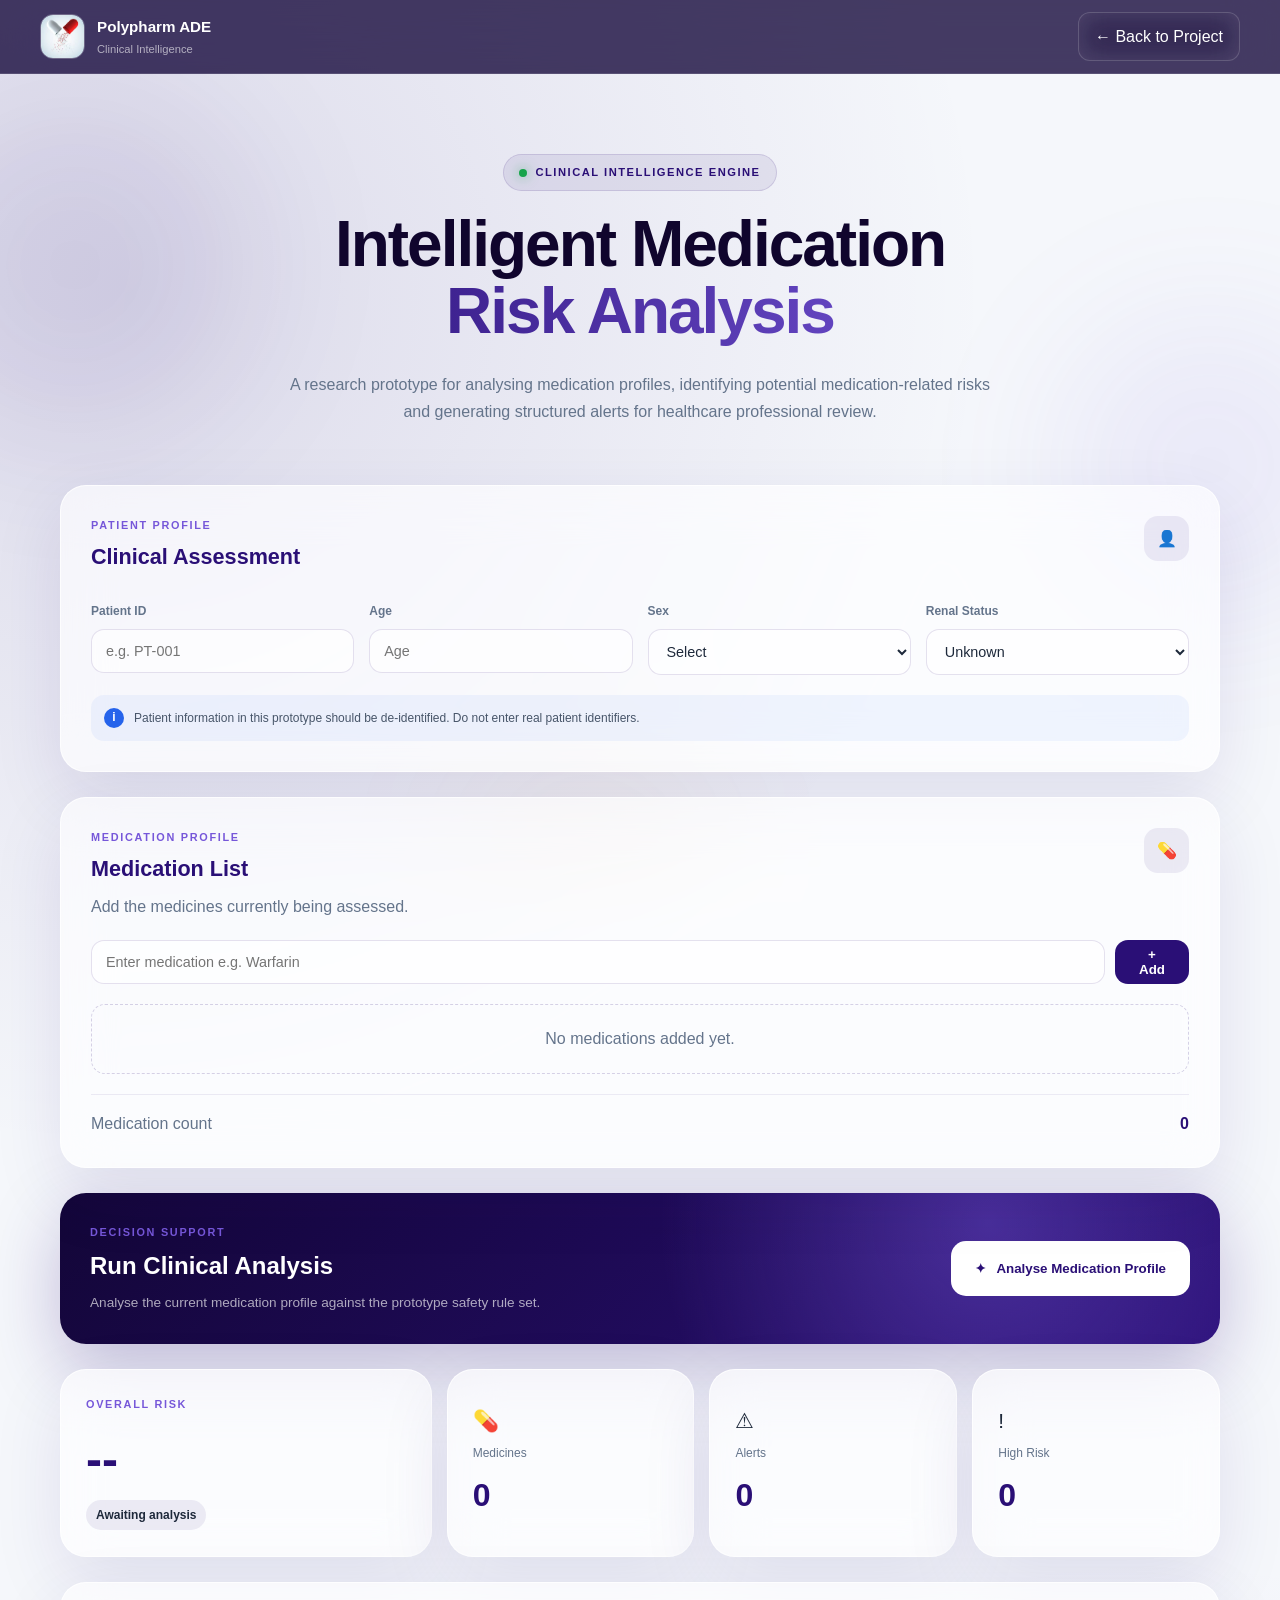
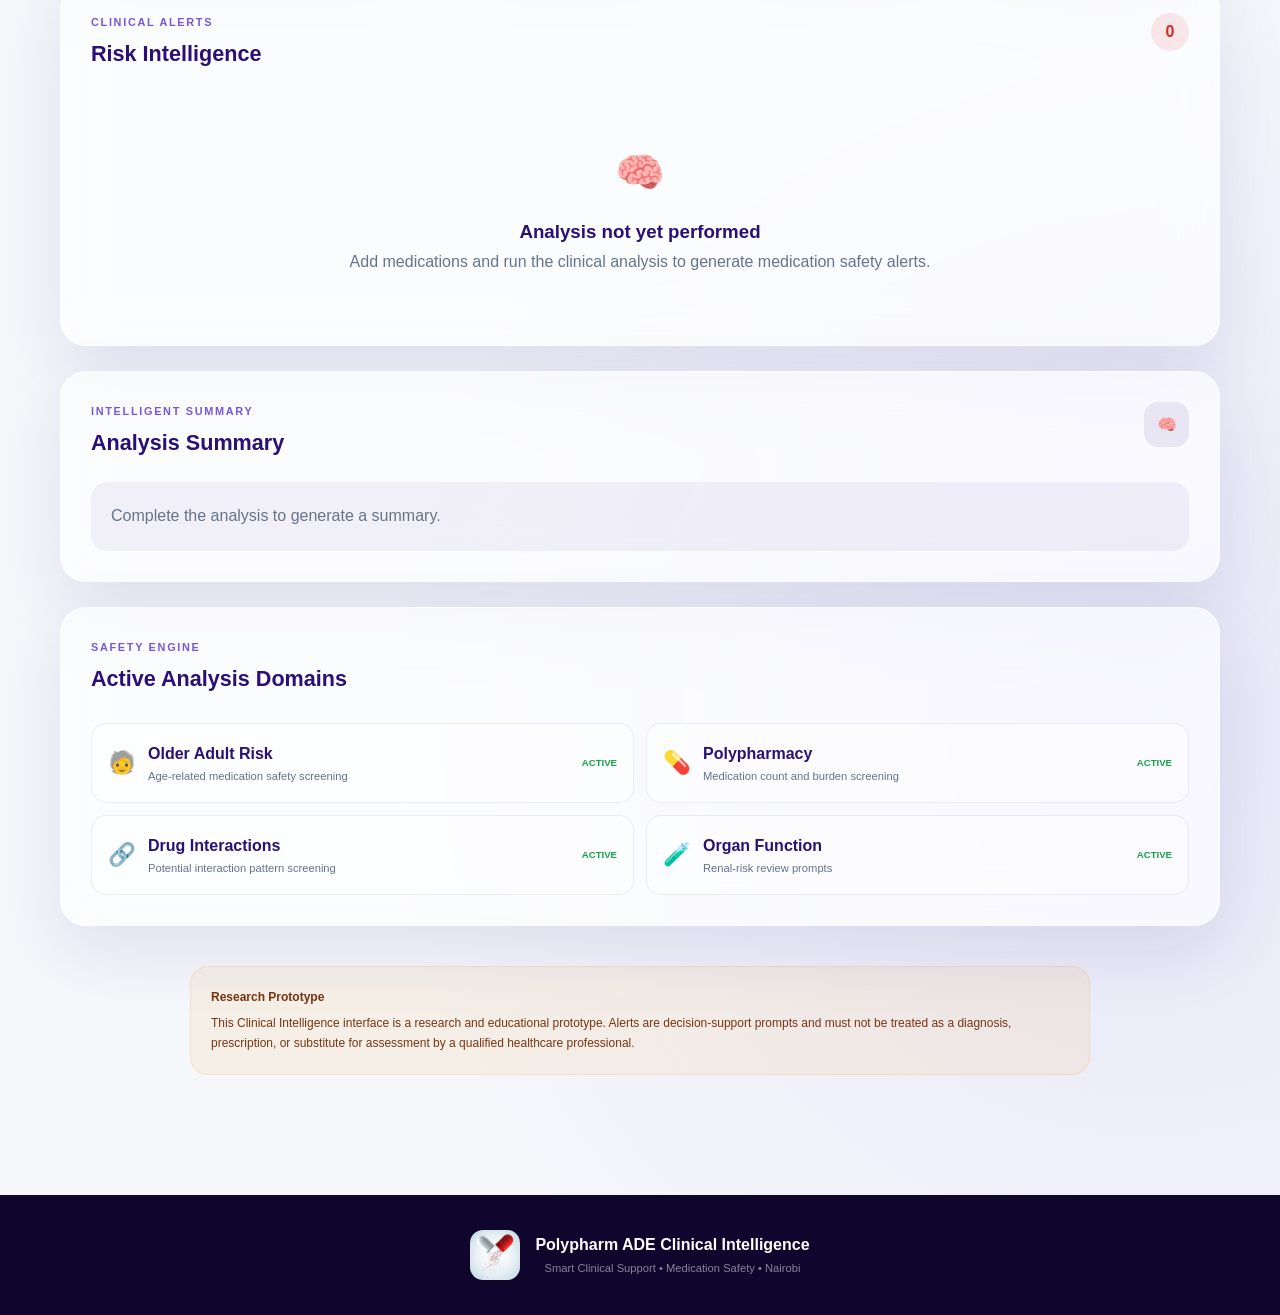
==== clinical-intelligence.html @ 6fb8ca0d "Add files via upload Smart Clinical Support System" ====
<!DOCTYPE html>
<html lang="en">

<head>

  <meta charset="UTF-8">

  <meta
    name="viewport"
    content="width=device-width, initial-scale=1.0"
  >

  <title>
    Clinical Intelligence | Polypharm ADE Support
  </title>

  <link
    rel="icon"
    type="image/png"
    href="images/logo.png"
  >

  <!-- Existing project design -->
  <link
    rel="stylesheet"
    href="main.css"
  >

  <!-- Clinical Intelligence design -->
  <link
    rel="stylesheet"
    href="clinical-intelligence.css"
  >

</head>


<body>


<!-- =====================================================
     BACKGROUND EFFECTS
===================================================== -->

<div class="ci-background">

  <div class="ci-orb orb-one"></div>

  <div class="ci-orb orb-two"></div>

  <div class="ci-orb orb-three"></div>

</div>



<!-- =====================================================
     HEADER
===================================================== -->

<header class="ci-header">

  <div class="ci-header-inner">

    <a
      href="index.html"
      class="ci-brand"
    >

      <div class="ci-brand-logo">

        <img
          src="images/logo.png"
          alt="Polypharm ADE"
        >

      </div>

      <div>

        <strong>
          Polypharm ADE
        </strong>

        <span>
          Clinical Intelligence
        </span>

      </div>

    </a>


    <a
      href="index.html"
      class="ci-back"
    >
      ← Back to Project
    </a>

  </div>

</header>



<!-- =====================================================
     MAIN APPLICATION
===================================================== -->

<main class="clinical-app">


  <!-- ===================================================
       PAGE INTRO
  =================================================== -->

  <section class="ci-intro">

    <div class="ci-status">

      <span class="ci-status-dot"></span>

      CLINICAL INTELLIGENCE ENGINE

    </div>


    <h1>

      Intelligent Medication
      <span>Risk Analysis</span>

    </h1>


    <p>

      A research prototype for analysing medication profiles,
      identifying potential medication-related risks and
      generating structured alerts for healthcare professional
      review.

    </p>

  </section>



  <!-- ===================================================
       DASHBOARD
  =================================================== -->

  <section class="ci-dashboard">


    <!-- ================================================
         PATIENT PROFILE
    ================================================= -->

    <div class="ci-card patient-card">

      <div class="ci-card-header">

        <div>

          <span class="ci-label">
            PATIENT PROFILE
          </span>

          <h2>
            Clinical Assessment
          </h2>

        </div>

        <div class="ci-icon">
          👤
        </div>

      </div>


      <div class="form-grid">


        <div class="form-group">

          <label>
            Patient ID
          </label>

          <input
            type="text"
            id="patientId"
            placeholder="e.g. PT-001"
          >

        </div>


        <div class="form-group">

          <label>
            Age
          </label>

          <input
            type="number"
            id="patientAge"
            placeholder="Age"
            min="1"
            max="120"
          >

        </div>


        <div class="form-group">

          <label>
            Sex
          </label>

          <select id="patientSex">

            <option value="">
              Select
            </option>

            <option value="female">
              Female
            </option>

            <option value="male">
              Male
            </option>

            <option value="other">
              Other
            </option>

          </select>

        </div>


        <div class="form-group">

          <label>
            Renal Status
          </label>

          <select id="renalStatus">

            <option value="unknown">
              Unknown
            </option>

            <option value="normal">
              No known impairment
            </option>

            <option value="mild">
              Mild impairment
            </option>

            <option value="moderate">
              Moderate impairment
            </option>

            <option value="severe">
              Severe impairment
            </option>

          </select>

        </div>


      </div>


      <div class="clinical-note">

        <span>i</span>

        <p>
          Patient information in this prototype should be
          de-identified. Do not enter real patient identifiers.
        </p>

      </div>

    </div>



    <!-- ================================================
         MEDICATION INPUT
    ================================================= -->

    <div class="ci-card medication-card">

      <div class="ci-card-header">

        <div>

          <span class="ci-label">
            MEDICATION PROFILE
          </span>

          <h2>
            Medication List
          </h2>

        </div>

        <div class="ci-icon">
          💊
        </div>

      </div>


      <p class="card-description">

        Add the medicines currently being assessed.

      </p>


      <div class="medication-input-row">

        <input
          type="text"
          id="medicationInput"
          placeholder="Enter medication e.g. Warfarin"
        >

        <button
          type="button"
          id="addMedication"
          class="add-medication-btn"
        >
          + Add
        </button>

      </div>


      <div
        class="medication-list"
        id="medicationList"
      >

        <div class="empty-medications">

          No medications added yet.

        </div>

      </div>


      <div class="medication-counter">

        <span>
          Medication count
        </span>

        <strong id="medicationCount">
          0
        </strong>

      </div>

    </div>



    <!-- ================================================
         ANALYSIS CONTROL
    ================================================= -->

    <div class="analysis-control">

      <div>

        <span class="ci-label">
          DECISION SUPPORT
        </span>

        <h2>
          Run Clinical Analysis
        </h2>

        <p>
          Analyse the current medication profile against
          the prototype safety rule set.
        </p>

      </div>


      <button
        type="button"
        id="analyzeButton"
        class="analyze-button"
      >

        <span class="analyze-icon">
          ✦
        </span>

        Analyse Medication Profile

      </button>

    </div>



    <!-- ================================================
         RISK OVERVIEW
    ================================================= -->

    <div
      class="risk-overview"
      id="riskOverview"
    >

      <div class="risk-score-card ci-card">

        <span class="ci-label">
          OVERALL RISK
        </span>

        <div
          class="risk-score"
          id="riskScore"
        >
          --
        </div>

        <div
          class="risk-level"
          id="riskLevel"
        >
          Awaiting analysis
        </div>

      </div>


      <div class="metric-card ci-card">

        <span class="metric-icon">
          💊
        </span>

        <span>
          Medicines
        </span>

        <strong id="metricMedicines">
          0
        </strong>

      </div>


      <div class="metric-card ci-card">

        <span class="metric-icon">
          ⚠
        </span>

        <span>
          Alerts
        </span>

        <strong id="metricAlerts">
          0
        </strong>

      </div>


      <div class="metric-card ci-card">

        <span class="metric-icon">
          !
        </span>

        <span>
          High Risk
        </span>

        <strong id="metricHighRisk">
          0
        </strong>

      </div>

    </div>



    <!-- ================================================
         ALERT PANEL
    ================================================= -->

    <div class="ci-card alerts-card">

      <div class="ci-card-header">

        <div>

          <span class="ci-label">
            CLINICAL ALERTS
          </span>

          <h2>
            Risk Intelligence
          </h2>

        </div>

        <div
          class="alert-count"
          id="alertCount"
        >
          0
        </div>

      </div>


      <div
        id="alertsContainer"
        class="alerts-container"
      >

        <div class="no-analysis">

          <div>
            🧠
          </div>

          <h3>
            Analysis not yet performed
          </h3>

          <p>
            Add medications and run the clinical analysis
            to generate medication safety alerts.
          </p>

        </div>

      </div>

    </div>



    <!-- ================================================
         CLINICAL SUMMARY
    ================================================= -->

    <div class="ci-card summary-card">

      <div class="ci-card-header">

        <div>

          <span class="ci-label">
            INTELLIGENT SUMMARY
          </span>

          <h2>
            Analysis Summary
          </h2>

        </div>

        <div class="ci-icon">
          🧠
        </div>

      </div>


      <div
        id="analysisSummary"
        class="analysis-summary"
      >

        Complete the analysis to generate a summary.

      </div>

    </div>



    <!-- ================================================
         RULE ENGINE
    ================================================= -->

    <div class="ci-card rules-card">

      <div class="ci-card-header">

        <div>

          <span class="ci-label">
            SAFETY ENGINE
          </span>

          <h2>
            Active Analysis Domains
          </h2>

        </div>

      </div>


      <div class="rules-grid">


        <div class="rule-item">

          <span>
            🧓
          </span>

          <div>

            <strong>
              Older Adult Risk
            </strong>

            <small>
              Age-related medication safety screening
            </small>

          </div>

          <b>
            ACTIVE
          </b>

        </div>


        <div class="rule-item">

          <span>
            💊
          </span>

          <div>

            <strong>
              Polypharmacy
            </strong>

            <small>
              Medication count and burden screening
            </small>

          </div>

          <b>
            ACTIVE
          </b>

        </div>


        <div class="rule-item">

          <span>
            🔗
          </span>

          <div>

            <strong>
              Drug Interactions
            </strong>

            <small>
              Potential interaction pattern screening
            </small>

          </div>

          <b>
            ACTIVE
          </b>

        </div>


        <div class="rule-item">

          <span>
            🧪
          </span>

          <div>

            <strong>
              Organ Function
            </strong>

            <small>
              Renal-risk review prompts
            </small>

          </div>

          <b>
            ACTIVE
          </b>

        </div>


      </div>

    </div>


  </section>



  <!-- ===================================================
       SAFETY DISCLAIMER
  ================================================= -->

  <section class="ci-disclaimer">

    <strong>
      Research Prototype
    </strong>

    <p>

      This Clinical Intelligence interface is a research
      and educational prototype. Alerts are decision-support
      prompts and must not be treated as a diagnosis,
      prescription, or substitute for assessment by a
      qualified healthcare professional.

    </p>

  </section>


</main>



<footer class="ci-footer">

  <img
    src="images/logo.png"
    alt="Polypharm ADE"
  >

  <div>

    <strong>
      Polypharm ADE Clinical Intelligence
    </strong>

    <span>
      Smart Clinical Support • Medication Safety • Nairobi
    </span>

  </div>

</footer>



<script src="clinical-intelligence.js"></script>

</body>

</html>
---- main.css ----
/* =====================================================
   VARIABLES
===================================================== */

:root {

  --primary: #2a0f76;
  --primary-light: #5535b8;
  --primary-dark: #130638;

  --secondary: #1e293b;

  --light: #f8fafc;

  --accent: #f59e0b;

  --white: #ffffff;

  --glass-bg: rgba(255, 255, 255, 0.10);

  --glass-bg-strong: rgba(255, 255, 255, 0.16);

  --glass-border: rgba(255, 255, 255, 0.22);

  --glass-shadow:
    0 20px 60px rgba(0, 0, 0, 0.25);

  --blur: blur(20px);

}



/* =====================================================
   GLOBAL
===================================================== */

* {

  margin: 0;
  padding: 0;

  box-sizing: border-box;

  font-family:
    "Segoe UI",
    Tahoma,
    Geneva,
    Verdana,
    sans-serif;

}

html {

  scroll-behavior: smooth;

  scroll-padding-top: 90px;

}

body {

  background:
    radial-gradient(
      circle at 20% 20%,
      rgba(42, 15, 118, 0.08),
      transparent 35%
    ),
    #f8fafc;

  color: var(--secondary);

  line-height: 1.7;

  overflow-x: hidden;

}

a {

  color: inherit;

}



/* =====================================================
   CURSOR GLOW
===================================================== */

.cursor-glow {

  position: fixed;

  width: 250px;
  height: 250px;

  border-radius: 50%;

  background:
    radial-gradient(
      circle,
      rgba(120, 78, 255, 0.16),
      transparent 70%
    );

  transform: translate(-50%, -50%);

  pointer-events: none;

  z-index: 9999;

  transition:
    left 0.15s ease,
    top 0.15s ease;

}



/* =====================================================
   HEADER
===================================================== */

header {

  position: fixed;

  top: 0;
  left: 0;

  width: 100%;

  z-index: 2000;

  padding: 14px 20px;

  background:
    rgba(20, 7, 60, 0.55);

  border-bottom:
    1px solid rgba(255,255,255,0.12);

  backdrop-filter:
    blur(20px)
    saturate(160%);

  -webkit-backdrop-filter:
    blur(20px)
    saturate(160%);

  transition: 0.3s ease;

}



/* HEADER WHEN SCROLLING */

header.scrolled {

  background:
    rgba(19, 6, 56, 0.88);

  box-shadow:
    0 10px 40px rgba(0,0,0,0.25);

}



/* HEADER CONTAINER */

header .container {

  max-width: 1200px;

  margin: auto;

  display: flex;

  align-items: center;

  justify-content: space-between;

}



/* =====================================================
   BRAND
===================================================== */

.brand {

  display: flex;

  align-items: center;

  gap: 12px;

  text-decoration: none;

}



.brand-logo {

  width: 48px;
  height: 48px;

  display: flex;

  align-items: center;
  justify-content: center;

  border-radius: 14px;

  background:
    rgba(255,255,255,0.12);

  border:
    1px solid rgba(255,255,255,0.25);

  backdrop-filter: blur(12px);

  overflow: hidden;

  box-shadow:
    0 8px 25px rgba(0,0,0,0.25);

}



.brand-logo img {

  width: 100%;
  height: 100%;

  object-fit: cover;

}



.brand-text {

  display: flex;

  flex-direction: column;

  color: white;

}



.brand-title {

  font-size: 1rem;

  font-weight: 700;

  letter-spacing: 0.5px;

}



.brand-subtitle {

  font-size: 0.72rem;

  opacity: 0.65;

}



/* =====================================================
   NAVIGATION
===================================================== */

nav {

  display: flex;

  align-items: center;

  gap: 8px;

}



.nav-link {

  position: relative;

  padding: 9px 15px;

  border-radius: 12px;

  color: white;

  text-decoration: none;

  font-size: 0.9rem;

  font-weight: 600;

  transition: 0.3s ease;

}



.nav-link:hover,

.nav-link.active {

  background:
    rgba(255,255,255,0.12);

  box-shadow:
    inset 0 0 0 1px
    rgba(255,255,255,0.08);

}



.nav-link::after {

  content: "";

  position: absolute;

  bottom: 4px;

  left: 50%;

  width: 0;

  height: 2px;

  background: var(--accent);

  transform: translateX(-50%);

  transition: 0.3s ease;

}



.nav-link:hover::after,

.nav-link.active::after {

  width: 25px;

}



/* =====================================================
   HAMBURGER
===================================================== */

.hamburger {

  display: none;

  width: 46px;
  height: 46px;

  border: 1px solid
    rgba(255,255,255,0.25);

  border-radius: 14px;

  background:
    rgba(255,255,255,0.10);

  backdrop-filter:
    blur(15px);

  cursor: pointer;

  align-items: center;

  justify-content: center;

  flex-direction: column;

  gap: 5px;

}



.hamburger span {

  width: 23px;

  height: 2px;

  border-radius: 5px;

  background: white;

  transition: 0.3s ease;

}



.hamburger.active span:nth-child(1) {

  transform:
    translateY(7px)
    rotate(45deg);

}



.hamburger.active span:nth-child(2) {

  opacity: 0;

}



.hamburger.active span:nth-child(3) {

  transform:
    translateY(-7px)
    rotate(-45deg);

}



/* =====================================================
   HERO
===================================================== */

.hero {

  min-height: 100vh;

  position: relative;

  display: flex;

  align-items: center;

  justify-content: center;

  text-align: center;

  color: white;

  overflow: hidden;

}



/* VIDEO BACKGROUND */

.hero-background {

  position: absolute;

  inset: 0;

  z-index: -3;

  overflow: hidden;

}



.hero-video {

  width: 100%;
  height: 100%;

  object-fit: cover;

  filter:
    saturate(0.85)
    contrast(1.05);

  transform: scale(1.05);

}



/* PURPLE OVERLAY */

.hero-overlay {

  position: absolute;

  inset: 0;

  background:

    radial-gradient(
      circle at 50% 35%,
      rgba(100, 55, 190, 0.25),
      transparent 35%
    ),

    linear-gradient(
      135deg,
      rgba(20, 5, 55, 0.92),
      rgba(42, 15, 118, 0.78),
      rgba(13, 5, 42, 0.92)
    );

}



/* MOVING LIGHT */

.hero::before {

  content: "";

  position: absolute;

  width: 500px;
  height: 500px;

  border-radius: 50%;

  background:
    radial-gradient(
      circle,
      rgba(255,255,255,0.08),
      transparent 70%
    );

  top: -150px;
  left: -150px;

  animation:
    heroLight 10s infinite alternate ease-in-out;

}



@keyframes heroLight {

  0% {

    transform:
      translate(0,0)
      scale(1);

  }

  100% {

    transform:
      translate(250px,180px)
      scale(1.4);

  }

}



/* =====================================================
   PARTICLES
===================================================== */

.particles {

  position: absolute;

  inset: 0;

  pointer-events: none;

}



.particles span {

  position: absolute;

  width: 5px;
  height: 5px;

  border-radius: 50%;

  background:
    rgba(255,255,255,0.5);

  animation:
    floatParticle 10s infinite linear;

}



.particles span:nth-child(1) {

  left: 10%;
  top: 80%;

}



.particles span:nth-child(2) {

  left: 20%;
  top: 30%;

  animation-delay: 2s;

}



.particles span:nth-child(3) {

  left: 40%;
  top: 70%;

  animation-delay: 4s;

}



.particles span:nth-child(4) {

  left: 60%;
  top: 25%;

  animation-delay: 1s;

}



.particles span:nth-child(5) {

  left: 75%;
  top: 65%;

  animation-delay: 5s;

}



.particles span:nth-child(6) {

  left: 85%;
  top: 35%;

  animation-delay: 3s;

}



.particles span:nth-child(7) {

  left: 50%;
  top: 90%;

  animation-delay: 6s;

}



.particles span:nth-child(8) {

  left: 30%;
  top: 50%;

  animation-delay: 7s;

}



@keyframes floatParticle {

  0% {

    transform:
      translateY(0)
      scale(0.7);

    opacity: 0;

  }

  20% {

    opacity: 1;

  }

  100% {

    transform:
      translateY(-250px)
      scale(1.5);

    opacity: 0;

  }

}



/* =====================================================
   HERO CONTENT
===================================================== */

.hero-content {

  max-width: 900px;

  padding:
    130px 25px 80px;

  position: relative;

  z-index: 5;

}



/* CAPSULE LOGO */

.hero-logo-wrapper {

  position: relative;

  width: 125px;
  height: 125px;

  margin:
    0 auto 25px;

  display: flex;

  align-items: center;

  justify-content: center;

}



.hero-logo {

  width: 105px;
  height: 105px;

  object-fit: cover;

  border-radius: 50%;

  position: relative;

  z-index: 3;

  box-shadow:
    0 15px 50px rgba(0,0,0,0.45);

  animation:
    capsuleFloat 4s infinite ease-in-out;

}



@keyframes capsuleFloat {

  0%,100% {

    transform:
      translateY(0)
      rotate(-2deg);

  }

  50% {

    transform:
      translateY(-12px)
      rotate(2deg);

  }

}



.hero-logo-ring {

  position: absolute;

  inset: 0;

  border-radius: 50%;

  border:
    1px solid rgba(255,255,255,0.4);

  animation:
    ringPulse 3s infinite ease-out;

}



@keyframes ringPulse {

  0% {

    transform: scale(0.8);

    opacity: 0.9;

  }

  100% {

    transform: scale(1.5);

    opacity: 0;

  }

}



/* BADGE */

.hero-badge {

  display: inline-block;

  padding:
    7px 16px;

  margin-bottom: 18px;

  border-radius: 50px;

  background:
    rgba(255,255,255,0.10);

  border:
    1px solid rgba(255,255,255,0.25);

  backdrop-filter: blur(15px);

  font-size: 0.72rem;

  letter-spacing: 2px;

}



/* HERO TITLE */

.hero h1 {

  font-size:
    clamp(2.5rem, 6vw, 5rem);

  line-height: 1.05;

  margin-bottom: 25px;

  font-weight: 800;

  letter-spacing: -2px;

}



.hero h1 span {

  display: block;

  background:
    linear-gradient(
      90deg,
      #ffffff,
      #c8b9ff,
      #ffffff
    );

  background-size: 200% auto;

  color: transparent;

  background-clip: text;

  -webkit-background-clip: text;

  animation:
    gradientMove 5s linear infinite;

}



@keyframes gradientMove {

  to {

    background-position:
      200% center;

  }

}



.hero-description {

  max-width: 700px;

  margin:
    0 auto 30px;

  font-size:
    clamp(1rem, 2vw, 1.3rem);

  opacity: 0.85;

}



/* =====================================================
   BUTTONS
===================================================== */

.hero-buttons {

  display: flex;

  justify-content: center;

  gap: 12px;

  flex-wrap: wrap;

}



.glass-button {

  padding:
    13px 22px;

  border-radius: 14px;

  text-decoration: none;

  font-weight: 600;

  transition: 0.3s ease;

}



.primary-button {

  background:
    rgba(255,255,255,0.95);

  color:
    var(--primary);

}



.secondary-button {

  color: white;

  background:
    rgba(255,255,255,0.08);

  border:
    1px solid rgba(255,255,255,0.25);

  backdrop-filter:
    blur(15px);

}



.glass-button:hover {

  transform:
    translateY(-4px);

  box-shadow:
    0 15px 35px
    rgba(0,0,0,0.25);

}



.primary-button span {

  margin-left: 8px;

}



/* =====================================================
   SYSTEM STATUS
===================================================== */

.system-status {

  margin-top: 30px;

  display: flex;

  justify-content: center;

  align-items: center;

  gap: 8px;

  font-size: 0.8rem;

  opacity: 0.7;

}



.status-dot {

  width: 8px;
  height: 8px;

  border-radius: 50%;

  background: #5cff8d;

  box-shadow:
    0 0 15px #5cff8d;

  animation:
    statusPulse 2s infinite;

}



@keyframes statusPulse {

  50% {

    opacity: 0.3;

    transform: scale(0.7);

  }

}



/* =====================================================
   HERO GLASS CARD
===================================================== */

.hero-glass-card {

  position: absolute;

  right: 6%;

  bottom: 10%;

  display: flex;

  align-items: center;

  gap: 12px;

  padding: 15px 18px;

  border-radius: 18px;

  background:
    rgba(255,255,255,0.09);

  border:
    1px solid rgba(255,255,255,0.20);

  backdrop-filter:
    blur(20px);

  box-shadow:
    var(--glass-shadow);

  animation:
    cardFloat 5s infinite ease-in-out;

}



@keyframes cardFloat {

  50% {

    transform:
      translateY(-12px);

  }

}



.hero-glass-card small {

  display: block;

  opacity: 0.65;

}



.mini-icon {

  width: 38px;
  height: 38px;

  display: flex;

  align-items: center;
  justify-content: center;

  border-radius: 12px;

  background:
    rgba(255,255,255,0.15);

}



/* =====================================================
   GENERAL SECTIONS
===================================================== */

.content-section {

  max-width: 1150px;

  margin: auto;

  padding:
    110px 25px;

}



.section-heading {

  display: flex;

  align-items: flex-start;

  gap: 18px;

  margin-bottom: 50px;

}



.section-number {

  color:
    var(--primary-light);

  font-weight: 800;

  font-size: 0.85rem;

}



.section-label {

  display: block;

  color:
    var(--primary-light);

  font-size: 0.72rem;

  font-weight: 800;

  letter-spacing: 2px;

  margin-bottom: 5px;

}



.section-heading h2 {

  font-size:
    clamp(2rem,4vw,3rem);

  color:
    var(--primary);

}



/* =====================================================
   GLASS PANELS
===================================================== */

.glass-panel {

  background:
    rgba(255,255,255,0.60);

  border:
    1px solid rgba(255,255,255,0.8);

  border-radius: 24px;

  box-shadow:
    0 20px 50px
    rgba(42,15,118,0.08);

  backdrop-filter:
    blur(20px);

  -webkit-backdrop-filter:
    blur(20px);

  transition:
    transform 0.35s ease,
    box-shadow 0.35s ease;

}



.glass-panel:hover {

  transform:
    translateY(-6px);

  box-shadow:
    0 30px 70px
    rgba(42,15,118,0.13);

}



/* =====================================================
   ABOUT
===================================================== */

.about-grid {

  display: grid;

  grid-template-columns:
    2fr 1fr;

  gap: 25px;

}



.large-panel {

  padding: 35px;

}



.large-panel p {

  margin-bottom: 20px;

}



.project-card {

  padding: 30px;

}



.project-card-icon {

  width: 70px;
  height: 70px;

  border-radius: 20px;

  overflow: hidden;

  margin-bottom: 20px;

}



.project-card-icon img {

  width: 100%;
  height: 100%;

  object-fit: cover;

}



.project-card h3 {

  color:
    var(--primary);

  margin-bottom: 10px;

}



.project-card span {

  font-size: 0.8rem;

  opacity: 0.65;

}



.card-line {

  height: 1px;

  background:
    rgba(42,15,118,0.12);

  margin: 20px 0;

}



/* =====================================================
   PROFILE
===================================================== */

.profile {

  margin-top: 25px;

  padding: 25px;

  display: flex;

  align-items: center;

  gap: 20px;

}



.profile img {

  width: 80px;
  height: 80px;

  border-radius: 50%;

  object-fit: cover;

  border:
    3px solid var(--primary);

}



.profile span {

  font-size: 0.75rem;

  color:
    var(--primary-light);

}



.profile h3 {

  color:
    var(--primary);

}



/* =====================================================
   OBJECTIVES
===================================================== */

.objective-grid {

  display: grid;

  grid-template-columns:
    repeat(3, 1fr);

  gap: 20px;

}



.objective-card {

  padding: 30px;

}



.objective-number {

  display: inline-flex;

  width: 42px;
  height: 42px;

  align-items: center;
  justify-content: center;

  border-radius: 12px;

  color: white;

  background:
    var(--primary);

  font-size: 0.8rem;

  margin-bottom: 20px;

}



.objective-card h3 {

  color:
    var(--primary);

  margin-bottom: 10px;

}



/* =====================================================
   TIMELINE
===================================================== */

.timeline {

  position: relative;

}



.timeline::before {

  content: "";

  position: absolute;

  left: 25px;

  top: 0;
  bottom: 0;

  width: 2px;

  background:
    linear-gradient(
      var(--primary),
      transparent
    );

}



.timeline-item {

  position: relative;

  display: flex;

  gap: 25px;

  margin-bottom: 25px;

}



.timeline-number {

  position: relative;

  z-index: 2;

  min-width: 52px;
  height: 52px;

  display: flex;

  align-items: center;
  justify-content: center;

  border-radius: 50%;

  background:
    var(--primary);

  color: white;

  font-size: 0.75rem;

  border:
    5px solid var(--light);

}



.timeline-item .glass-panel {

  flex: 1;

  padding: 25px;

}



.timeline-item h3 {

  color:
    var(--primary);

  margin-bottom: 8px;

}



/* =====================================================
   TECHNOLOGY
===================================================== */

.technology-section {

  position: relative;

  padding:
    120px 25px;

  color: white;

  background:

    radial-gradient(
      circle at 20% 20%,
      rgba(123,80,220,0.4),
      transparent 30%
    ),

    linear-gradient(
      135deg,
      #130638,
      #2a0f76,
      #10052d
    );

  overflow: hidden;

}



.technology-content {

  max-width: 1150px;

  margin: auto;

}



.technology-section h2 {

  font-size:
    clamp(2rem,5vw,4rem);

  max-width: 700px;

  line-height: 1.1;

  margin-bottom: 25px;

}



.technology-section h2 span {

  color:
    #c5b6ff;

}



.technology-section > .technology-content > p {

  max-width: 700px;

  opacity: 0.75;

}



.technology-grid {

  display: grid;

  grid-template-columns:
    repeat(3,1fr);

  gap: 20px;

  margin-top: 50px;

}



.tech-card {

  padding: 30px;

  color: white;

  background:
    rgba(255,255,255,0.08);

  border:
    1px solid rgba(255,255,255,0.15);

}



.tech-icon {

  width: 50px;
  height: 50px;

  display: flex;

  align-items: center;
  justify-content: center;

  border-radius: 15px;

  background:
    rgba(255,255,255,0.12);

  margin-bottom: 20px;

  font-weight: 800;

}



.tech-card h3 {

  margin-bottom: 10px;

}



/* =====================================================
   CONTACT
===================================================== */

.contact-section {

  padding:
    110px 25px;

}



.contact-container {

  max-width: 1100px;

  margin: auto;

  text-align: center;

}



.contact-container h2 {

  color:
    var(--primary);

  font-size:
    clamp(2rem,4vw,3rem);

  margin-bottom: 10px;

}



.contact-container > p {

  max-width: 650px;

  margin:
    0 auto 40px;

}



.contact-grid {

  display: grid;

  grid-template-columns:
    repeat(2,1fr);

  gap: 18px;

}



.contact-card {

  padding: 22px;

  display: flex;

  align-items: center;

  gap: 18px;

  text-decoration: none;

  text-align: left;

}



.contact-icon {

  min-width: 45px;
  height: 45px;

  display: flex;

  align-items: center;
  justify-content: center;

  border-radius: 14px;

  background:
    rgba(42,15,118,0.1);

  color:
    var(--primary);

}



.contact-card small {

  display: block;

  color:
    var(--primary-light);

}



.contact-card strong {

  display: block;

}



/* =====================================================
   FOOTER
===================================================== */

footer {

  padding:
    45px 20px;

  text-align: center;

  color: white;

  background:
    #10052d;

}



.footer-logo img {

  width: 55px;
  height: 55px;

  object-fit: cover;

  border-radius: 15px;

  margin-bottom: 12px;

}



footer span {

  font-size: 0.75rem;

  opacity: 0.5;

}



/* =====================================================
   SCROLL REVEAL
===================================================== */

.reveal {

  opacity: 0;

  transform:
    translateY(50px);

  transition:
    opacity 0.8s ease,
    transform 0.8s ease;

}



.reveal.visible {

  opacity: 1;

  transform:
    translateY(0);

}



/* =====================================================
   MOBILE
===================================================== */

@media (max-width: 850px) {

  .hamburger {

    display: flex;

  }



  nav {

    position: absolute;

    top: calc(100% + 12px);

    right: 0;

    width: 280px;

    padding: 12px;

    flex-direction: column;

    align-items: stretch;

    background:
      rgba(30,10,75,0.75);

    border:
      1px solid rgba(255,255,255,0.20);

    border-radius: 22px;

    backdrop-filter:
      blur(25px);

    box-shadow:
      0 25px 60px
      rgba(0,0,0,0.35);

    opacity: 0;

    visibility: hidden;

    transform:
      translateY(-15px)
      scale(0.95);

    transition: 0.3s ease;

  }



  nav.active {

    opacity: 1;

    visibility: visible;

    transform:
      translateY(0)
      scale(1);

  }



  .nav-link {

    padding: 14px;

  }



  .about-grid {

    grid-template-columns: 1fr;

  }



  .objective-grid {

    grid-template-columns:
      repeat(2,1fr);

  }



  .technology-grid {

    grid-template-columns: 1fr;

  }



  .hero-glass-card {

    display: none;

  }

}



@media (max-width: 600px) {

  header {

    padding:
      10px 14px;

  }



  .brand-title {

    font-size: 0.9rem;

  }



  .brand-subtitle {

    font-size: 0.65rem;

  }



  .brand-logo {

    width: 42px;
    height: 42px;

  }



  .hero-content {

    padding:
      120px 20px 70px;

  }



  .hero h1 {

    font-size:
      2.6rem;

  }



  .hero-description {

    font-size:
      1rem;

  }



  .hero-buttons {

    flex-direction: column;

  }



  .glass-button {

    width: 100%;

  }



  .objective-grid {

    grid-template-columns: 1fr;

  }



  .contact-grid {

    grid-template-columns: 1fr;

  }



  .profile {

    align-items: flex-start;

  }



  .timeline-item {

    gap: 12px;

  }



  .timeline-number {

    min-width: 45px;

    height: 45px;

  }



  .timeline::before {

    left: 21px;

  }

}
---- clinical-intelligence.css ----
/* =====================================================
   POLYPHARM ADE
   CLINICAL INTELLIGENCE UI
===================================================== */

:root {

  --ci-purple: #2a0f76;
  --ci-purple-light: #7657d9;
  --ci-purple-dark: #10052d;

  --ci-accent: #f59e0b;

  --ci-red: #dc2626;
  --ci-orange: #ea580c;
  --ci-green: #16a34a;
  --ci-blue: #2563eb;

  --ci-text: #1e293b;
  --ci-muted: #64748b;

  --ci-glass:
    rgba(255,255,255,0.66);

  --ci-glass-dark:
    rgba(255,255,255,0.09);

  --ci-border:
    rgba(255,255,255,0.75);

  --ci-shadow:
    0 25px 70px rgba(42,15,118,0.10);

}


/* =====================================================
   GLOBAL
===================================================== */

body {

  background:
    radial-gradient(
      circle at 10% 10%,
      rgba(42,15,118,0.12),
      transparent 30%
    ),

    radial-gradient(
      circle at 90% 80%,
      rgba(118,87,217,0.10),
      transparent 30%
    ),

    #f5f7fb;

}


/* =====================================================
   BACKGROUND ORBS
===================================================== */

.ci-background {

  position: fixed;

  inset: 0;

  overflow: hidden;

  pointer-events: none;

  z-index: -1;

}


.ci-orb {

  position: absolute;

  border-radius: 50%;

  filter: blur(80px);

  opacity: 0.35;

  animation:
    ciOrbFloat 12s infinite alternate ease-in-out;

}


.orb-one {

  width: 350px;
  height: 350px;

  background:
    rgba(42,15,118,0.25);

  top: 10%;
  left: -100px;

}


.orb-two {

  width: 300px;
  height: 300px;

  background:
    rgba(118,87,217,0.25);

  right: -80px;
  top: 35%;

  animation-delay: 3s;

}


.orb-three {

  width: 280px;
  height: 280px;

  background:
    rgba(245,158,11,0.12);

  left: 35%;
  bottom: -100px;

  animation-delay: 5s;

}


@keyframes ciOrbFloat {

  0% {

    transform:
      translate(0,0)
      scale(1);

  }

  100% {

    transform:
      translate(80px,-50px)
      scale(1.2);

  }

}


/* =====================================================
   HEADER
===================================================== */

.ci-header {

  position: sticky;

  top: 0;

  z-index: 100;

  padding: 12px 20px;

  background:
    rgba(19,6,56,0.78);

  border-bottom:
    1px solid rgba(255,255,255,0.12);

  backdrop-filter:
    blur(25px)
    saturate(160%);

}


.ci-header-inner {

  max-width: 1200px;

  margin: auto;

  display: flex;

  align-items: center;

  justify-content: space-between;

}


.ci-brand {

  display: flex;

  align-items: center;

  gap: 12px;

  color: white;

  text-decoration: none;

}


.ci-brand-logo {

  width: 45px;
  height: 45px;

  overflow: hidden;

  border-radius: 13px;

  border:
    1px solid rgba(255,255,255,0.25);

}


.ci-brand-logo img {

  width: 100%;
  height: 100%;

  object-fit: cover;

}


.ci-brand strong {

  display: block;

  font-size: 0.95rem;

}


.ci-brand span {

  display: block;

  font-size: 0.7rem;

  opacity: 0.6;

}


.ci-back {

  padding: 10px 16px;

  border-radius: 12px;

  color: white;

  text-decoration: none;

  background:
    rgba(255,255,255,0.09);

  border:
    1px solid rgba(255,255,255,0.16);

  backdrop-filter:
    blur(15px);

  transition: 0.3s ease;

}


.ci-back:hover {

  background:
    rgba(255,255,255,0.17);

  transform:
    translateY(-2px);

}


/* =====================================================
   APPLICATION
===================================================== */

.clinical-app {

  max-width: 1200px;

  margin: auto;

  padding:
    80px 20px;

}


/* =====================================================
   INTRO
===================================================== */

.ci-intro {

  text-align: center;

  max-width: 850px;

  margin:
    0 auto 60px;

}


.ci-status {

  display: inline-flex;

  align-items: center;

  gap: 8px;

  padding:
    8px 15px;

  border-radius: 50px;

  background:
    rgba(42,15,118,0.08);

  border:
    1px solid rgba(42,15,118,0.12);

  color:
    var(--ci-purple);

  font-size: 0.7rem;

  font-weight: 800;

  letter-spacing: 1.5px;

}


.ci-status-dot {

  width: 8px;
  height: 8px;

  border-radius: 50%;

  background:
    var(--ci-green);

  box-shadow:
    0 0 12px
    rgba(22,163,74,0.6);

}


.ci-intro h1 {

  margin-top: 20px;

  font-size:
    clamp(2.4rem,5vw,4.5rem);

  line-height: 1.05;

  color:
    var(--ci-purple-dark);

  letter-spacing:
    -2px;

}


.ci-intro h1 span {

  display: block;

  background:
    linear-gradient(
      90deg,
      var(--ci-purple),
      #7657d9,
      var(--ci-purple)
    );

  background-size:
    200% auto;

  color: transparent;

  background-clip: text;

  -webkit-background-clip: text;

  animation:
    ciGradient 5s linear infinite;

}


@keyframes ciGradient {

  to {

    background-position:
      200% center;

  }

}


.ci-intro p {

  margin:
    25px auto 0;

  max-width: 700px;

  color:
    var(--ci-muted);

}


/* =====================================================
   DASHBOARD
===================================================== */

.ci-dashboard {

  display: grid;

  gap: 25px;

}


/* =====================================================
   GLASS CARD
===================================================== */

.ci-card {

  background:
    var(--ci-glass);

  border:
    1px solid var(--ci-border);

  border-radius: 26px;

  box-shadow:
    var(--ci-shadow);

  backdrop-filter:
    blur(25px)
    saturate(140%);

  -webkit-backdrop-filter:
    blur(25px)
    saturate(140%);

}


.ci-card-header {

  display: flex;

  align-items: flex-start;

  justify-content: space-between;

  gap: 20px;

}


.ci-card-header h2 {

  color:
    var(--ci-purple);

  font-size: 1.35rem;

}


.ci-label {

  display: block;

  margin-bottom: 5px;

  color:
    var(--ci-purple-light);

  font-size: 0.68rem;

  font-weight: 800;

  letter-spacing: 1.7px;

}


.ci-icon {

  width: 45px;
  height: 45px;

  display: flex;

  align-items: center;
  justify-content: center;

  border-radius: 14px;

  background:
    rgba(42,15,118,0.08);

}


/* =====================================================
   PATIENT
===================================================== */

.patient-card,
.medication-card,
.alerts-card,
.summary-card,
.rules-card {

  padding: 30px;

}


.form-grid {

  display: grid;

  grid-template-columns:
    repeat(4,1fr);

  gap: 15px;

  margin-top: 25px;

}


.form-group label {

  display: block;

  margin-bottom: 7px;

  font-size: 0.75rem;

  font-weight: 700;

  color:
    var(--ci-muted);

}


.form-group input,
.form-group select,
.medication-input-row input {

  width: 100%;

  padding:
    13px 14px;

  border:
    1px solid rgba(42,15,118,0.12);

  border-radius: 13px;

  outline: none;

  background:
    rgba(255,255,255,0.65);

  color:
    var(--ci-text);

  font-size: 0.9rem;

  transition:
    0.25s ease;

}


.form-group input:focus,
.form-group select:focus,
.medication-input-row input:focus {

  border-color:
    var(--ci-purple-light);

  box-shadow:
    0 0 0 4px
    rgba(118,87,217,0.10);

}


.clinical-note {

  display: flex;

  align-items: flex-start;

  gap: 10px;

  margin-top: 20px;

  padding: 13px;

  border-radius: 13px;

  background:
    rgba(37,99,235,0.06);

  color:
    #475569;

  font-size: 0.75rem;

}


.clinical-note span {

  width: 20px;
  height: 20px;

  display: flex;

  align-items: center;
  justify-content: center;

  border-radius: 50%;

  background:
    var(--ci-blue);

  color: white;

  font-weight: bold;

}


/* =====================================================
   MEDICATIONS
===================================================== */

.card-description {

  color:
    var(--ci-muted);

  margin-top: 5px;

}


.medication-input-row {

  display: flex;

  gap: 10px;

  margin-top: 20px;

}


.add-medication-btn {

  border: none;

  padding:
    0 20px;

  border-radius: 13px;

  background:
    var(--ci-purple);

  color: white;

  font-weight: 700;

  cursor: pointer;

  transition:
    0.25s ease;

}


.add-medication-btn:hover {

  background:
    var(--ci-purple-light);

  transform:
    translateY(-2px);

}


.medication-list {

  display: flex;

  flex-wrap: wrap;

  gap: 10px;

  margin-top: 20px;

}


.empty-medications {

  width: 100%;

  padding: 20px;

  text-align: center;

  color:
    var(--ci-muted);

  border:
    1px dashed
    rgba(42,15,118,0.18);

  border-radius: 14px;

}


.medication-chip {

  display: flex;

  align-items: center;

  gap: 10px;

  padding:
    10px 12px;

  border-radius: 14px;

  background:
    rgba(42,15,118,0.07);

  border:
    1px solid
    rgba(42,15,118,0.10);

  color:
    var(--ci-purple);

  font-weight: 600;

  font-size: 0.8rem;

}


.remove-medication {

  width: 22px;
  height: 22px;

  border: none;

  border-radius: 50%;

  background:
    rgba(220,38,38,0.10);

  color:
    var(--ci-red);

  cursor: pointer;

}


.medication-counter {

  display: flex;

  justify-content: space-between;

  margin-top: 20px;

  padding-top: 15px;

  border-top:
    1px solid rgba(42,15,118,0.08);

  color:
    var(--ci-muted);

}


.medication-counter strong {

  color:
    var(--ci-purple);

}


/* =====================================================
   ANALYSIS CONTROL
===================================================== */

.analysis-control {

  display: flex;

  align-items: center;

  justify-content: space-between;

  gap: 30px;

  padding: 30px;

  border-radius: 26px;

  color: white;

  background:

    radial-gradient(
      circle at 80% 20%,
      rgba(118,87,217,0.45),
      transparent 35%
    ),

    linear-gradient(
      135deg,
      #130638,
      #2a0f76
    );

  box-shadow:
    0 25px 70px
    rgba(42,15,118,0.25);

}


.analysis-control h2 {

  margin: 4px 0;

}


.analysis-control p {

  opacity: 0.65;

  font-size: 0.85rem;

}


.analyze-button {

  min-height: 55px;

  padding:
    0 24px;

  border: none;

  border-radius: 15px;

  background:
    white;

  color:
    var(--ci-purple);

  font-weight: 800;

  cursor: pointer;

  white-space: nowrap;

  transition:
    0.3s ease;

}


.analyze-button:hover {

  transform:
    translateY(-3px);

  box-shadow:
    0 15px 35px
    rgba(0,0,0,0.25);

}


.analyze-icon {

  margin-right: 7px;

}


/* =====================================================
   RISK OVERVIEW
===================================================== */

.risk-overview {

  display: grid;

  grid-template-columns:
    1.5fr repeat(3,1fr);

  gap: 15px;

}


.risk-score-card {

  padding: 25px;

}


.risk-score {

  font-size: 3rem;

  font-weight: 900;

  color:
    var(--ci-purple);

}


.risk-level {

  display: inline-block;

  padding:
    5px 10px;

  border-radius: 30px;

  background:
    rgba(42,15,118,0.08);

  font-size: 0.75rem;

  font-weight: 800;

}


.metric-card {

  padding: 25px;

  display: flex;

  flex-direction: column;

  justify-content: center;

  gap: 5px;

}


.metric-card > span:not(.metric-icon) {

  font-size: 0.75rem;

  color:
    var(--ci-muted);

}


.metric-card strong {

  font-size: 2rem;

  color:
    var(--ci-purple);

}


.metric-icon {

  font-size: 1.3rem;

}


/* =====================================================
   ALERTS
===================================================== */

.alert-count {

  min-width: 38px;
  height: 38px;

  display: flex;

  align-items: center;
  justify-content: center;

  border-radius: 50%;

  background:
    rgba(220,38,38,0.10);

  color:
    var(--ci-red);

  font-weight: 900;

}


.alerts-container {

  display: grid;

  gap: 12px;

  margin-top: 25px;

}


.no-analysis {

  text-align: center;

  padding: 40px 20px;

  color:
    var(--ci-muted);

}


.no-analysis > div {

  font-size: 2.5rem;

  margin-bottom: 10px;

}


.no-analysis h3 {

  color:
    var(--ci-purple);

}


.alert {

  display: grid;

  grid-template-columns:
    auto 1fr auto;

  gap: 15px;

  align-items: center;

  padding: 18px;

  border-radius: 17px;

  border:
    1px solid transparent;

  animation:
    alertAppear 0.4s ease;

}


@keyframes alertAppear {

  from {

    opacity: 0;

    transform:
      translateY(10px);

  }

  to {

    opacity: 1;

    transform:
      translateY(0);

  }

}


.alert.high {

  background:
    rgba(220,38,38,0.07);

  border-color:
    rgba(220,38,38,0.15);

}


.alert.moderate {

  background:
    rgba(234,88,12,0.07);

  border-color:
    rgba(234,88,12,0.15);

}


.alert.low {

  background:
    rgba(22,163,74,0.07);

  border-color:
    rgba(22,163,74,0.15);

}


.alert-icon {

  width: 42px;
  height: 42px;

  display: flex;

  align-items: center;
  justify-content: center;

  border-radius: 13px;

}


.high .alert-icon {

  background:
    rgba(220,38,38,0.12);

}


.moderate .alert-icon {

  background:
    rgba(234,88,12,0.12);

}


.low .alert-icon {

  background:
    rgba(22,163,74,0.12);

}


.alert h3 {

  font-size: 0.95rem;

  margin-bottom: 3px;

}


.alert p {

  color:
    var(--ci-muted);

  font-size: 0.78rem;

}


.alert-severity {

  font-size: 0.65rem;

  font-weight: 900;

  letter-spacing: 1px;

}


.high .alert-severity {

  color:
    var(--ci-red);

}


.moderate .alert-severity {

  color:
    var(--ci-orange);

}


.low .alert-severity {

  color:
    var(--ci-green);

}


/* =====================================================
   SUMMARY
===================================================== */

.analysis-summary {

  margin-top: 20px;

  padding: 20px;

  border-radius: 16px;

  background:
    rgba(42,15,118,0.05);

  color:
    var(--ci-muted);

  line-height: 1.8;

}


/* =====================================================
   RULES
===================================================== */

.rules-grid {

  display: grid;

  grid-template-columns:
    repeat(2,1fr);

  gap: 12px;

  margin-top: 25px;

}


.rule-item {

  display: grid;

  grid-template-columns:
    auto 1fr auto;

  align-items: center;

  gap: 12px;

  padding: 16px;

  border-radius: 15px;

  background:
    rgba(255,255,255,0.45);

  border:
    1px solid
    rgba(42,15,118,0.08);

}


.rule-item > span {

  font-size: 1.4rem;

}


.rule-item strong {

  display: block;

  color:
    var(--ci-purple);

}


.rule-item small {

  display: block;

  color:
    var(--ci-muted);

  font-size: 0.7rem;

}


.rule-item b {

  color:
    var(--ci-green);

  font-size: 0.6rem;

}


/* =====================================================
   DISCLAIMER
===================================================== */

.ci-disclaimer {

  max-width: 900px;

  margin:
    40px auto;

  padding: 20px;

  border-radius: 18px;

  background:
    rgba(245,158,11,0.08);

  border:
    1px solid
    rgba(245,158,11,0.18);

  color:
    #78350f;

  font-size: 0.75rem;

}


.ci-disclaimer strong {

  display: block;

  margin-bottom: 5px;

}


/* =====================================================
   FOOTER
===================================================== */

.ci-footer {

  display: flex;

  justify-content: center;

  align-items: center;

  gap: 15px;

  padding: 35px 20px;

  color: white;

  background:
    #10052d;

}


.ci-footer img {

  width: 50px;
  height: 50px;

  border-radius: 13px;

}


.ci-footer strong {

  display: block;

}


.ci-footer span {

  display: block;

  font-size: 0.7rem;

  opacity: 0.5;

}


/* =====================================================
   RESPONSIVE
===================================================== */

@media (max-width: 900px) {

  .form-grid {

    grid-template-columns:
      repeat(2,1fr);

  }


  .risk-overview {

    grid-template-columns:
      repeat(2,1fr);

  }


  .risk-score-card {

    grid-column:
      span 2;

  }


  .analysis-control {

    flex-direction: column;

    align-items: flex-start;

  }


  .analyze-button {

    width: 100%;

  }

}


@media (max-width: 600px) {

  .clinical-app {

    padding:
      55px 14px;

  }


  .ci-header {

    padding:
      10px 14px;

  }


  .ci-brand span {

    display: none;

  }


  .ci-back {

    font-size: 0.75rem;

  }


  .form-grid {

    grid-template-columns: 1fr;

  }


  .patient-card,
  .medication-card,
  .alerts-card,
  .summary-card,
  .rules-card {

    padding: 20px;

  }


  .medication-input-row {

    flex-direction: column;

  }


  .add-medication-btn {

    min-height: 48px;

  }


  .risk-overview {

    grid-template-columns: 1fr;

  }


  .risk-score-card {

    grid-column:
      span 1;

  }


  .rules-grid {

    grid-template-columns: 1fr;

  }


  .alert {

    grid-template-columns:
      auto 1fr;

  }


  .alert-severity {

    grid-column:
      2;

  }


  .ci-footer {

    flex-direction: column;

    text-align: center;

  }

}


/* =====================================================
   REDUCED MOTION
===================================================== */

@media (prefers-reduced-motion: reduce) {

  *,
  *::before,
  *::after {

    animation-duration:
      0.01ms !important;

    animation-iteration-count:
      1 !important;

    transition-duration:
      0.01ms !important;

  }

}
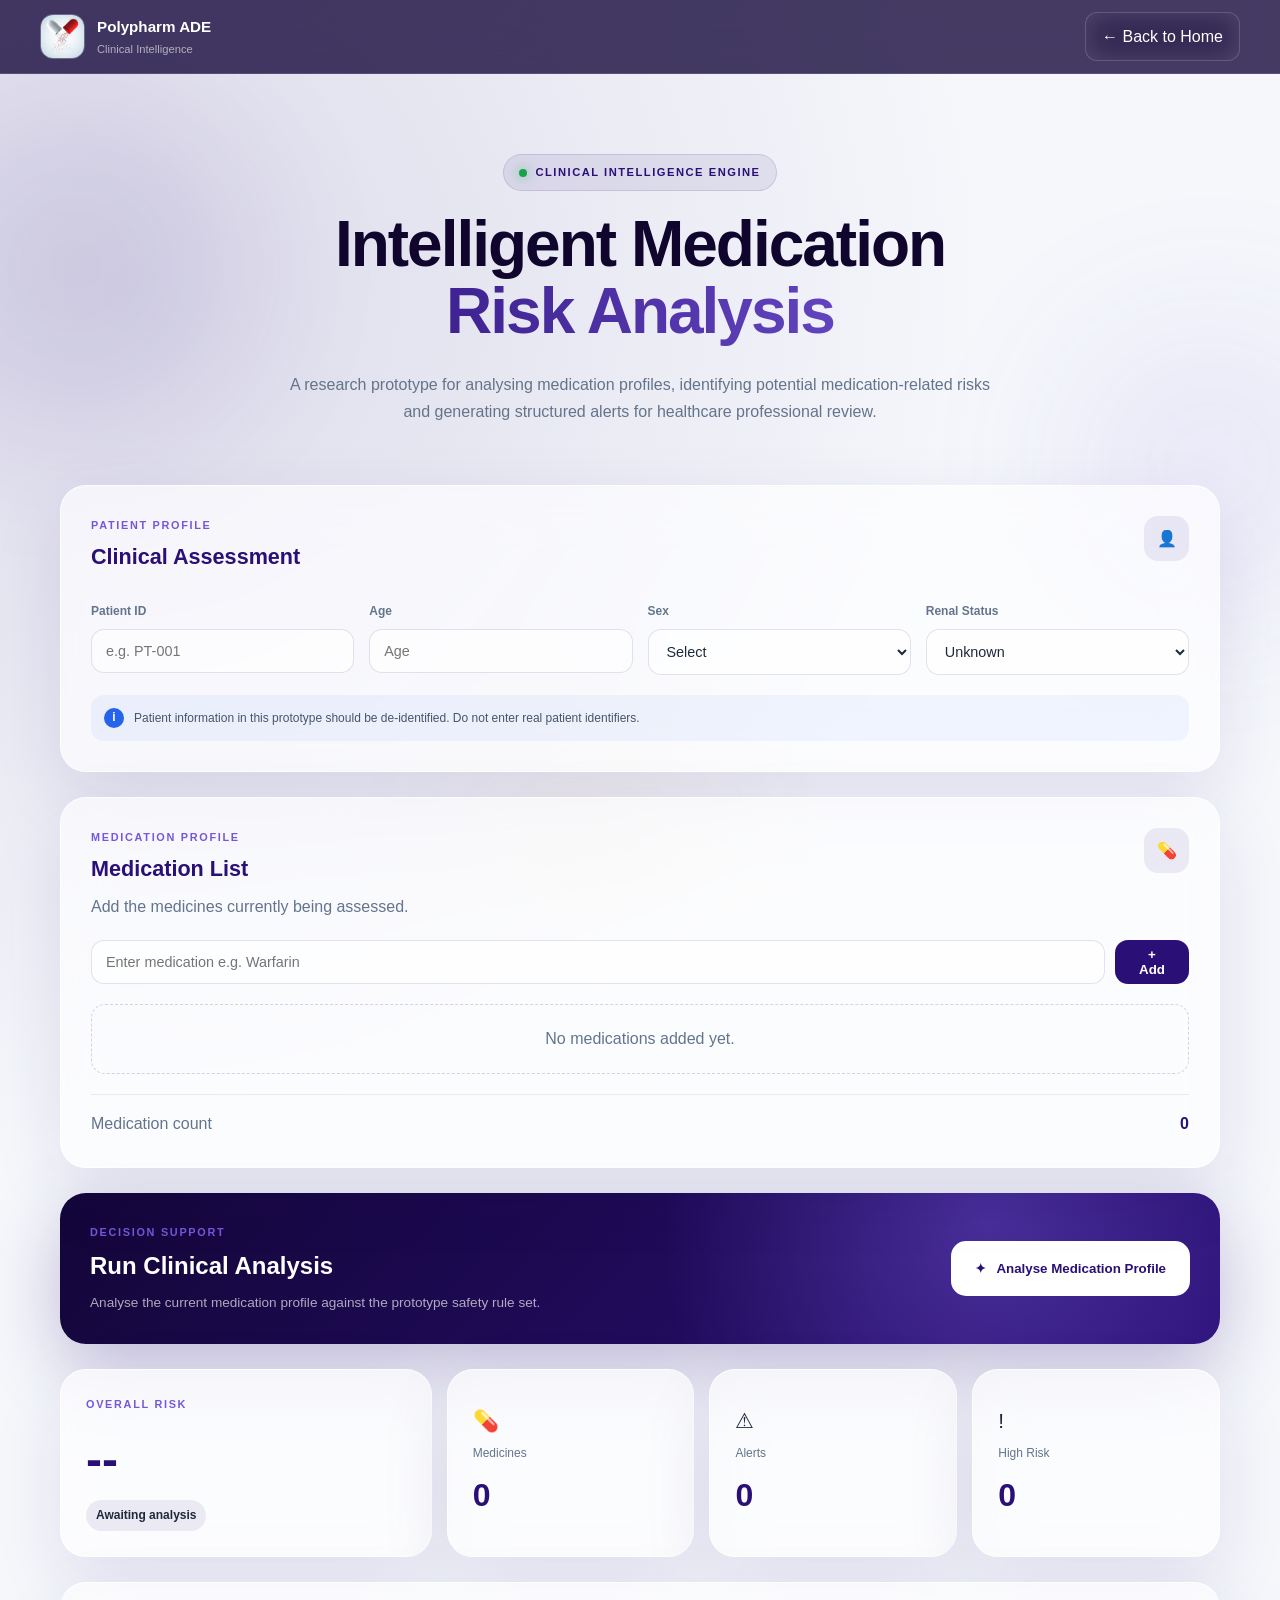
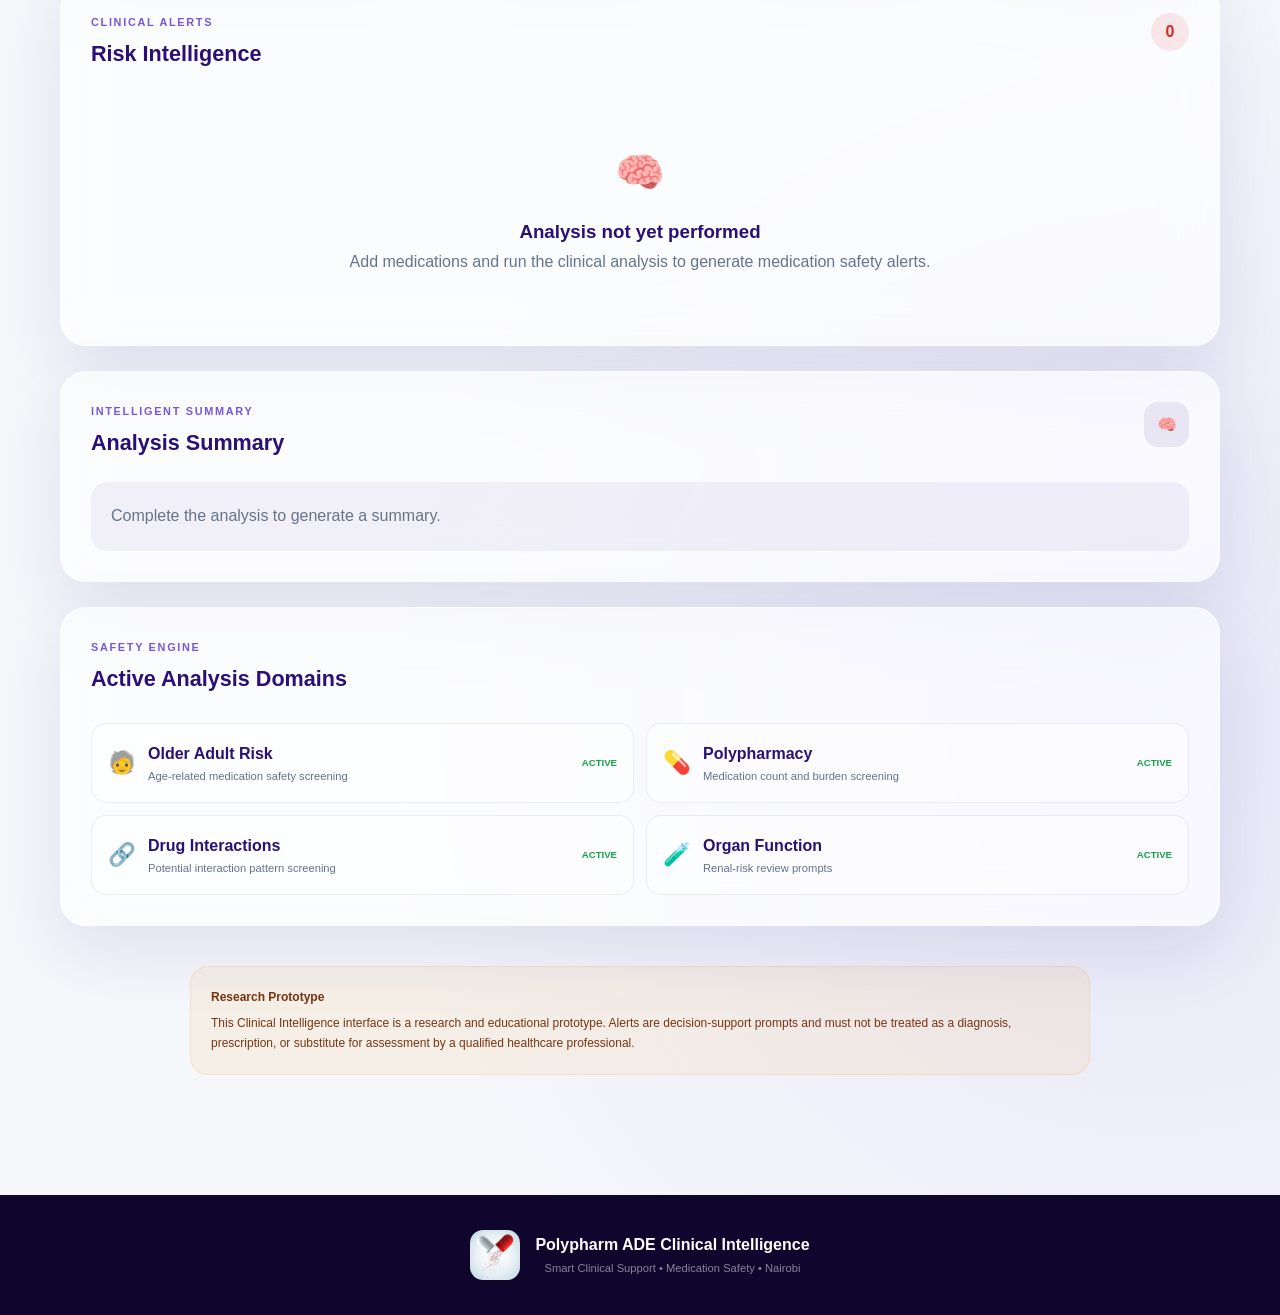
==== commit 602ff68b: "Update clinical-intelligence.html" ====
--- a/clinical-intelligence.html
+++ b/clinical-intelligence.html
@@ -95,7 +95,7 @@
       href="index.html"
       class="ci-back"
     >
-      ← Back to Project
+      ← Back to Home
     </a>
 
   </div>
@@ -794,4 +794,4 @@
 
 </body>
 
-</html>+</html>
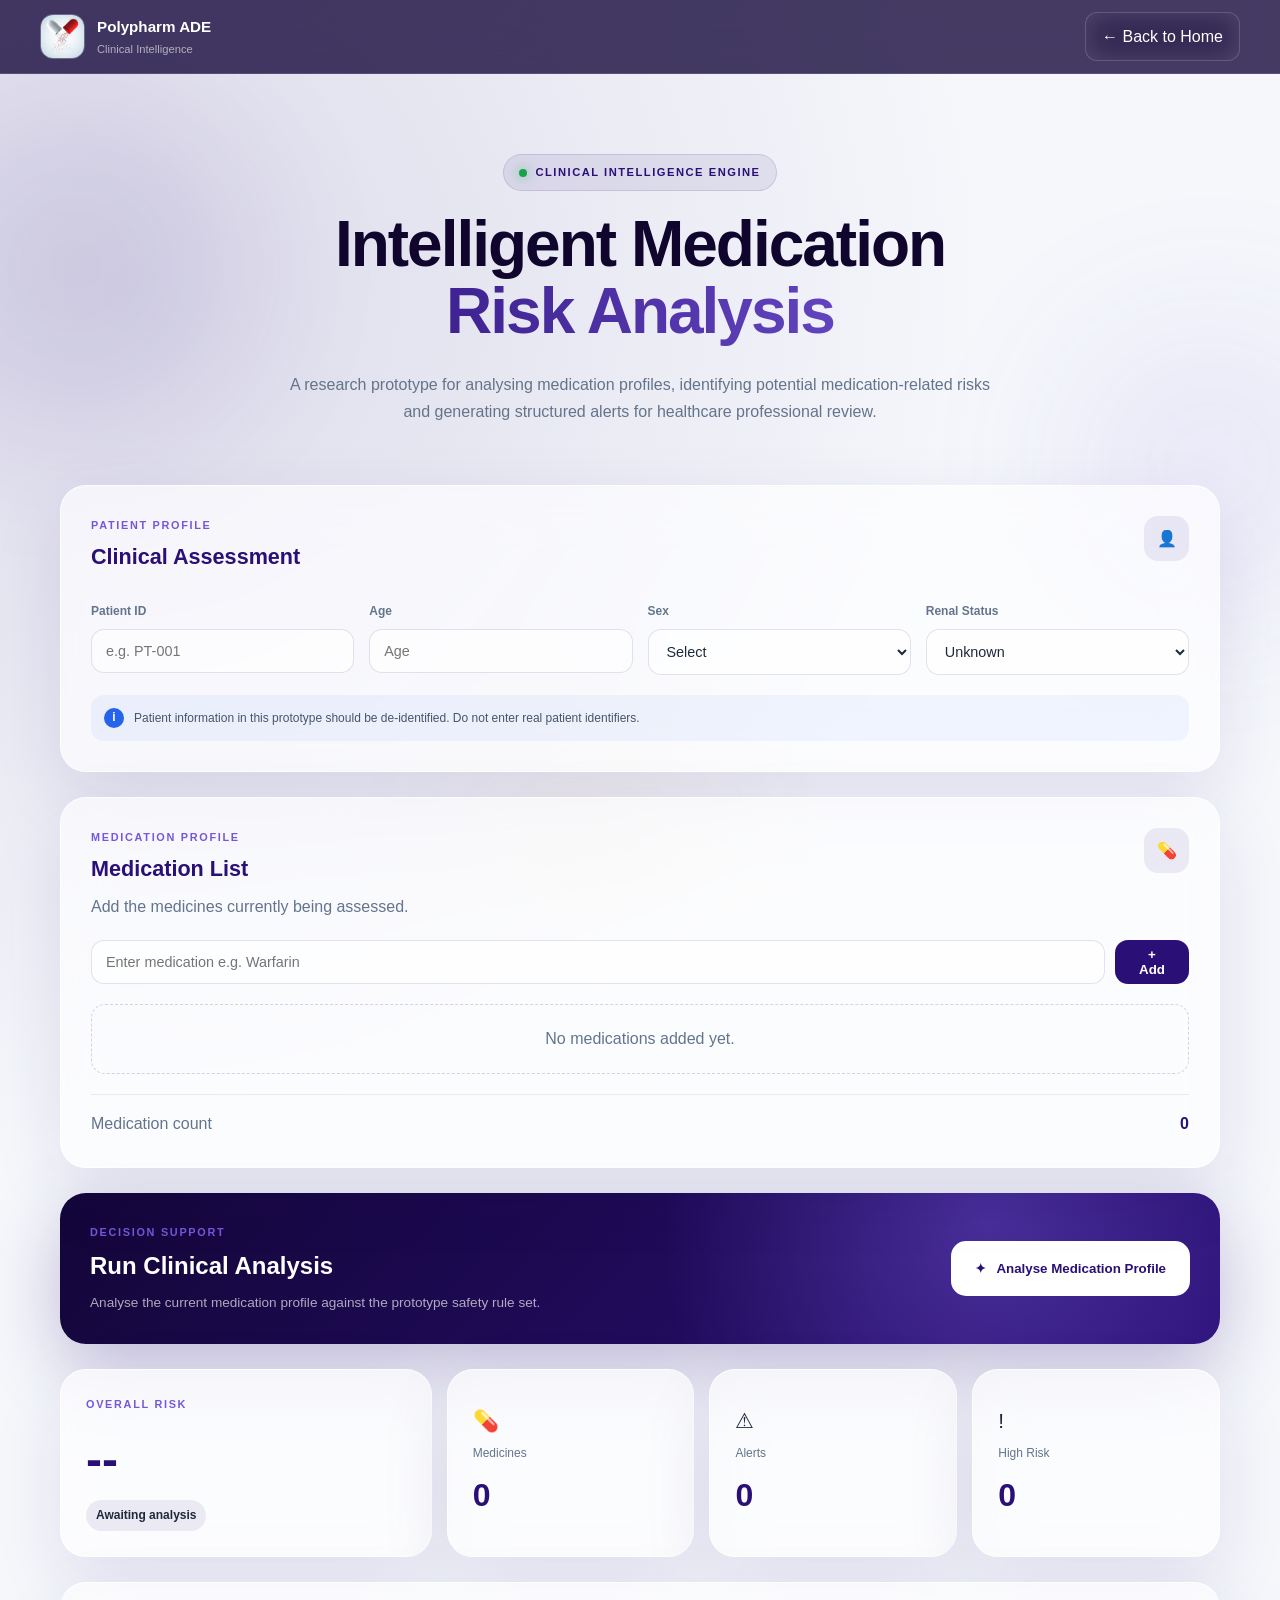
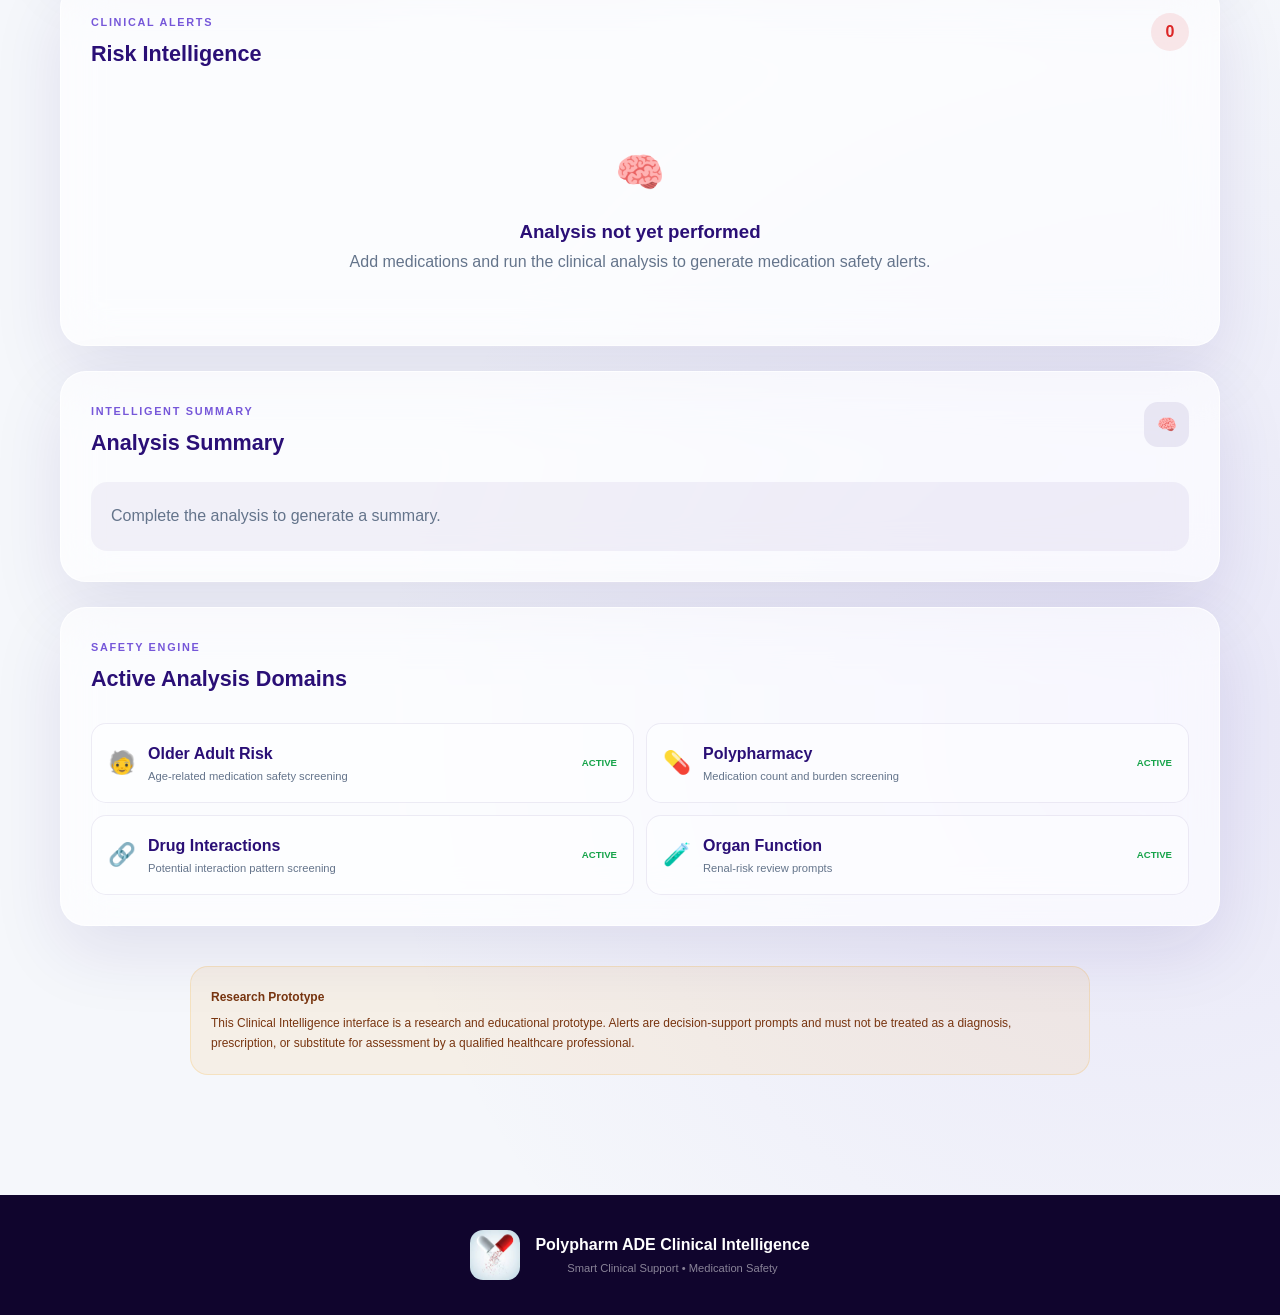
==== commit c39f6ec0: "Fix HTML formatting and structure" ====
--- a/clinical-intelligence.html
+++ b/clinical-intelligence.html
@@ -781,7 +781,7 @@
     </strong>
 
     <span>
-      Smart Clinical Support • Medication Safety • Nairobi
+      Smart Clinical Support • Medication Safety
     </span>
 
   </div>
